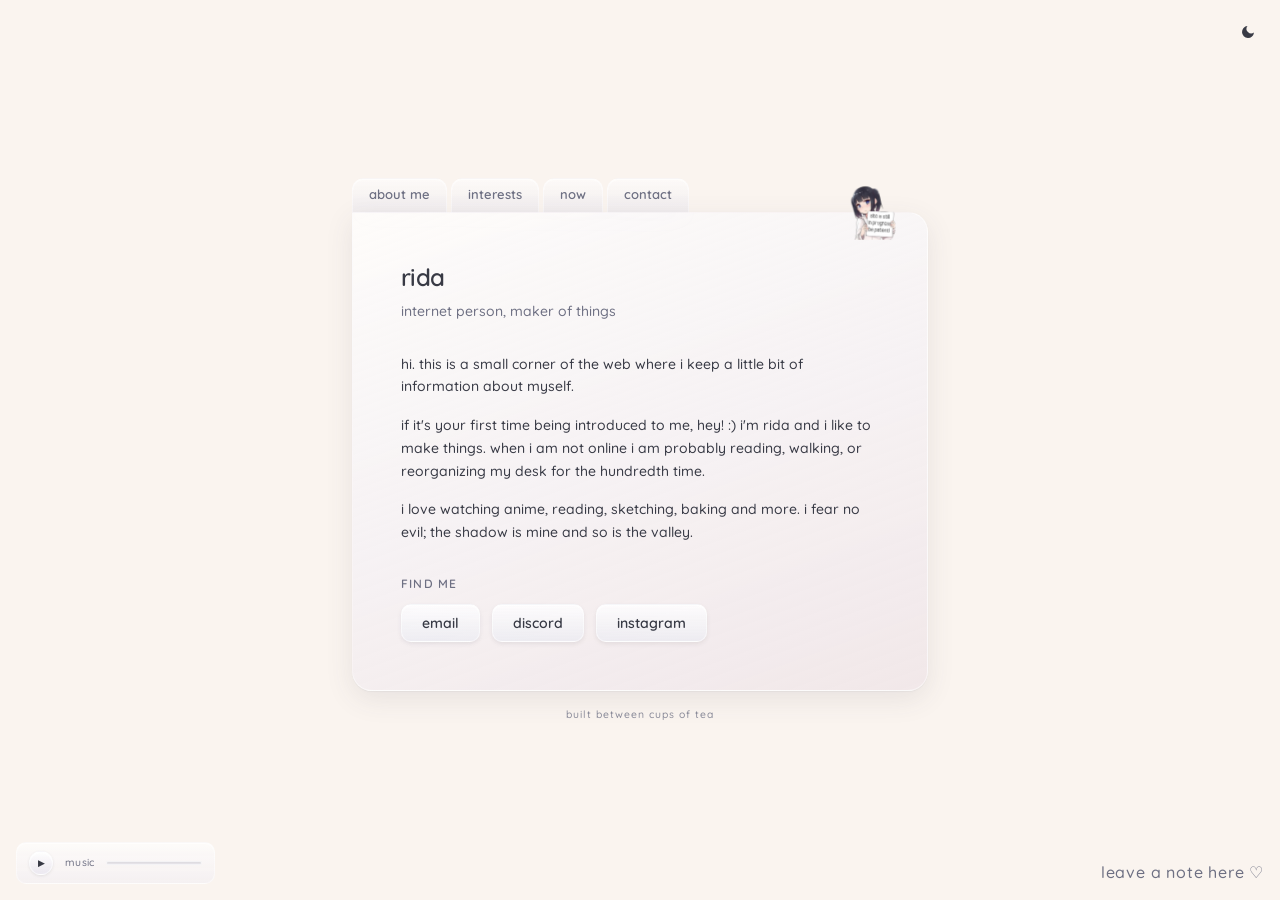
==== index.html @ e728118c "Update index.html" ====
<!DOCTYPE html>
<html lang="en">
<head>
<script>
(function(){
  var saved = localStorage.getItem('theme');
  var prefersDark = window.matchMedia('(prefers-color-scheme: dark)').matches;
  if (saved === 'dark' || (!saved && prefersDark)) {
    document.documentElement.classList.add('dark');
  }
})();
</script>
  <script src="https://u.widget.st/ar.js"></script>
<meta charset="utf-8"/>
<meta name="viewport" content="width=device-width, initial-scale=1"/>
<title>⋆.𐙚 ̊ · 𖹭 ֶָ֢.</title>
<meta name="description" content="at the end of every tether."/>
<meta name="author" content="veqiel"/>
<meta property="og:title" content="veqiel — a small personal website"/>
<meta property="og:description" content="at the end of every tether."/>
<meta property="og:type" content="website"/>
<meta name="twitter:card" content="summary"/>
<link rel="preconnect" href="https://fonts.googleapis.com"/>
<link rel="preconnect" href="https://fonts.gstatic.com" crossorigin="anonymous"/>
<link rel="stylesheet" href="https://fonts.googleapis.com/css2?family=Quicksand:wght@400;500;600;700&display=swap"/>
<link rel="stylesheet" href="/assets/styles.css"/>
<link rel="icon" href="/favicon.ico" type="image/x-icon"/>
</head>
<body>
<main class="relative min-h-screen w-full overflow-hidden bg-background">
<button type="button" class="theme-toggle" id="theme-toggle" aria-label="toggle dark mode">
  <svg class="icon-moon" viewBox="0 0 24 24" fill="currentColor" aria-hidden="true">
    <path d="M21 12.79A9 9 0 1 1 11.21 3 7 7 0 0 0 21 12.79Z"/>
  </svg>
  <svg class="icon-sun" viewBox="0 0 24 24" fill="currentColor" aria-hidden="true">
    <path d="M12 4V2m0 20v-2m8-8h2M2 12h2m14.14 6.14 1.42 1.42M4.44 4.44l1.42 1.42m0 12.28-1.42 1.42M19.56 4.44l-1.42 1.42M12 7a5 5 0 1 0 0 10 5 5 0 0 0 0-10Z" stroke="currentColor" stroke-width="1.8" fill="none" stroke-linecap="round"/>
  </svg>
  <span class="theme-toggle-tip">dark mode</span>
</button>
  <div aria-hidden="true" class="fixed inset-0 overflow-hidden pointer-events-none"><span class="heart-fall" style="--left:32.383276%;--size:0.976274rem;--duration:22.414952s;--delay:-1.448726s;--heart-opacity:0.460765;--drift:-5.372443px">&lt;3</span><span class="heart-fall" style="--left:5.799892%;--size:1.511154rem;--duration:12.599931s;--delay:-8.672914s;--heart-opacity:0.320957;--drift:-16.371479px">&lt;3</span><span class="heart-fall" style="--left:42.451919%;--size:1.990278rem;--duration:13.980831s;--delay:-4.464779s;--heart-opacity:0.488230;--drift:17.908358px">&lt;3</span><span class="heart-fall" style="--left:57.710295%;--size:1.345021rem;--duration:27.620082s;--delay:-0.931654s;--heart-opacity:0.557541;--drift:-8.415629px">&lt;3</span><span class="heart-fall" style="--left:14.425508%;--size:0.926688rem;--duration:16.935709s;--delay:-16.322527s;--heart-opacity:0.354218;--drift:3.264007px">&lt;3</span><span class="heart-fall" style="--left:63.891347%;--size:1.308596rem;--duration:20.763911s;--delay:-1.255779s;--heart-opacity:0.317880;--drift:-11.761651px">&lt;3</span><span class="heart-fall" style="--left:68.039997%;--size:1.391388rem;--duration:17.026355s;--delay:-11.711237s;--heart-opacity:0.435955;--drift:-8.009320px">&lt;3</span><span class="heart-fall" style="--left:79.437948%;--size:1.798492rem;--duration:15.905544s;--delay:-11.488474s;--heart-opacity:0.457559;--drift:15.005500px">&lt;3</span><span class="heart-fall" style="--left:72.944529%;--size:1.181907rem;--duration:27.682798s;--delay:-2.361316s;--heart-opacity:0.425437;--drift:10.285637px">&lt;3</span><span class="heart-fall" style="--left:15.198453%;--size:1.483445rem;--duration:12.627316s;--delay:-13.364317s;--heart-opacity:0.529371;--drift:2.921038px">&lt;3</span><span class="heart-fall" style="--left:87.547781%;--size:1.220621rem;--duration:23.124726s;--delay:-11.887398s;--heart-opacity:0.473969;--drift:-1.751787px">&lt;3</span><span class="heart-fall" style="--left:83.996778%;--size:2.167022rem;--duration:19.585573s;--delay:-13.283044s;--heart-opacity:0.318201;--drift:8.059681px">&lt;3</span><span class="heart-fall" style="--left:64.712885%;--size:2.239644rem;--duration:25.150797s;--delay:-5.691911s;--heart-opacity:0.415737;--drift:6.746109px">&lt;3</span><span class="heart-fall" style="--left:2.256293%;--size:1.442543rem;--duration:14.688774s;--delay:-2.341916s;--heart-opacity:0.317686;--drift:10.729320px">&lt;3</span><span class="heart-fall" style="--left:12.934022%;--size:1.121422rem;--duration:18.255195s;--delay:-17.428439s;--heart-opacity:0.324174;--drift:-2.032504px">&lt;3</span><span class="heart-fall" style="--left:54.943991%;--size:2.075076rem;--duration:25.108477s;--delay:-17.279689s;--heart-opacity:0.383526;--drift:-3.388139px">&lt;3</span><span class="heart-fall" style="--left:35.877117%;--size:2.076289rem;--duration:27.323699s;--delay:-3.018418s;--heart-opacity:0.352865;--drift:-10.721725px">&lt;3</span><span class="heart-fall" style="--left:23.333608%;--size:1.477444rem;--duration:21.425976s;--delay:-5.254932s;--heart-opacity:0.301228;--drift:-3.242140px">&lt;3</span><span class="heart-fall" style="--left:36.925357%;--size:1.599512rem;--duration:27.249567s;--delay:-13.809873s;--heart-opacity:0.454647;--drift:4.703710px">&lt;3</span><span class="heart-fall" style="--left:67.620008%;--size:0.830989rem;--duration:26.392528s;--delay:-15.599390s;--heart-opacity:0.562354;--drift:11.914925px">&lt;3</span><span class="heart-fall" style="--left:39.237891%;--size:1.348468rem;--duration:13.656593s;--delay:-12.685791s;--heart-opacity:0.318674;--drift:-17.306095px">&lt;3</span><span class="heart-fall" style="--left:20.876319%;--size:0.993455rem;--duration:17.440858s;--delay:-1.051512s;--heart-opacity:0.300070;--drift:-13.949403px">&lt;3</span></div>

  <div id="page-content" class="relative z-10 flex min-h-screen items-center justify-center px-6 py-16">
    <div class="w-full max-w-xl fade-in">
      <nav class="flex flex-wrap items-end gap-1" style="margin-bottom:-1px">
        <a class="aero-tab active" href="/" data-page aria-current="page">about me</a>
        <a class="aero-tab" href="/interests/" data-page>interests</a>
        <a class="aero-tab" href="/now/" data-page>now</a>
        <a class="aero-tab" href="/contact/" data-page>contact</a>
      </nav>

      <div class="relative">
        <img src="/assets/avatar.png" alt="a small glossy pastel orb" loading="lazy" width="512" height="512"
             class="absolute -top-7 right-7 z-20 h-14 w-14 object-contain"/>

        <article class="glass-card rounded-2xl rounded-tl-none p-8 pt-12 sm:p-12 sm:pt-12">
          <header class="mb-8 fade-in-up" style="animation-delay:0.1s">
            <h1 class="text-2xl font-semibold tracking-tight text-foreground">rida</h1>
            <p class="mt-2 text-sm text-muted-foreground">internet person, maker of things</p>
          </header>

          <section class="space-y-4 text-sm leading-relaxed text-foreground fade-in-up" style="animation-delay:0.2s">
            <p>hi. this is a small corner of the web where i keep a little bit of information about myself.</p>
            <p>if it's your first time being introduced to me, hey! :) i'm rida and i like to make things. when i am not online i am probably reading, walking, or reorganizing my desk for the hundredth time.</p>
            <p>i love watching anime, reading, sketching, baking and more. i fear no evil; the shadow is mine and so is the valley.</p>
          </section>

          <section class="mt-8 fade-in-up" style="animation-delay:0.3s">
            <h2 class="mb-3 text-xs font-semibold uppercase tracking-widest text-muted-foreground">find me</h2>
            <div class="flex flex-wrap gap-3">
              <a href="https://mail.google.com/mail/?view=cm&fs=1&to=hello@example.com" target="_blank" rel="noopener noreferrer" class="aero-button">email</a>
              <a href="https://discordid.netlify.app/?id=1357272475926269962" target="_blank" rel="noopener noreferrer" class="aero-button">discord</a>
              <a href="https://www.instagram.com/rrrriddaaa/" target="_blank" rel="noopener noreferrer" class="aero-button">instagram</a>
            </div>
          </section>
        </article>
      </div>

      <p class="mt-4 text-center text-[0.65rem] tracking-widest text-muted-foreground/80 fade-in-up" style="animation-delay:0.45s">
        built between cups of tea
      </p>
    </div>
  </div>
  
  <div class="fixed bottom-4 left-4 z-50 aero-panel flex items-center gap-3 px-3 py-2 fade-in-up" style="animation-delay:0.5s">
    <audio id="bg-audio" src="https://ia600505.us.archive.org/9/items/adore_-_dancing_while_the_world_burns_mp3.pm/adore_-_dancing_while_the_world_burns_%28mp3.pm%29.mp3" preload="none"></audio>
    <button type="button" id="play-btn" aria-label="play" class="aero-mini-btn">&#9654;</button>
    <span class="text-[0.65rem] tracking-wide text-muted-foreground">music</span>
    <div class="aero-progress ml-auto"><div class="aero-progress-fill" id="progress-fill" style="width:0%"></div></div>
  </div>

<div class="chatbox-corner" id="chatbox-corner">
  <button type="button" class="chatbox-toggle" id="chatbox-toggle" style="border:none;font:inherit">leave a note here ♡</button>
  <div class="chatbox-frame-wrap" id="chatbox-frame-wrap">
    <iframe src="https://www5.cbox.ws/box/?boxid=965327&boxtag=ttJyG0" width="100%" height="450" allowtransparency="yes" allow="autoplay" frameborder="0" marginheight="0" marginwidth="0" scrolling="auto"></iframe>
  </div>
</div>
  
</main>


<script src="./assets/navigation.js"></script>

<script>
(function () {
  var corner = document.getElementById('chatbox-corner');
  var toggle = document.getElementById('chatbox-toggle');
  var panel = document.getElementById('chatbox-frame-wrap');
  if (!corner || !toggle || !panel) return;

  toggle.addEventListener('click', function (e) {
    e.stopPropagation();
    panel.classList.toggle('is-open');
  });

  document.addEventListener('click', function (e) {
    if (!corner.contains(e.target)) {
      panel.classList.remove('is-open');
    }
  });
})();
</script>

<script>
(function () {
  var btn = document.getElementById('theme-toggle');
  if (!btn) return;
  btn.addEventListener('click', function () {
    var isDark = document.documentElement.classList.toggle('dark');
    localStorage.setItem('theme', isDark ? 'dark' : 'light');
  });
})();
</script>
  
</body>
</html>
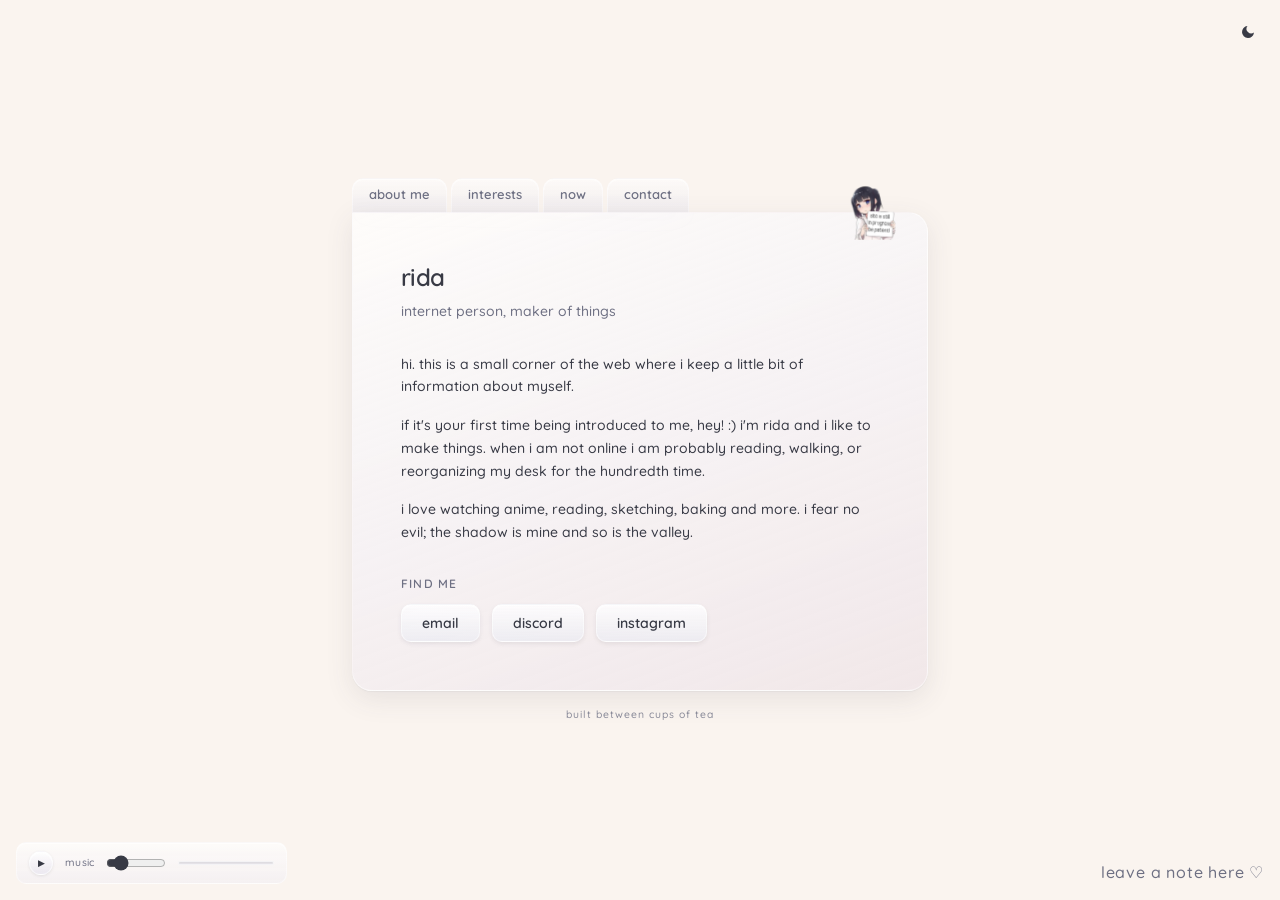
==== commit 53bd5436: "Update index.html" ====
--- a/index.html
+++ b/index.html
@@ -67,7 +67,7 @@
           <section class="mt-8 fade-in-up" style="animation-delay:0.3s">
             <h2 class="mb-3 text-xs font-semibold uppercase tracking-widest text-muted-foreground">find me</h2>
             <div class="flex flex-wrap gap-3">
-              <a href="https://mail.google.com/mail/?view=cm&fs=1&to=hello@example.com" target="_blank" rel="noopener noreferrer" class="aero-button">email</a>
+              <a href="https://mail.google.com/mail/?view=cm&fs=1&to=ruditarida@gmail.com" target="_blank" rel="noopener noreferrer" class="aero-button">email</a>
               <a href="https://discordid.netlify.app/?id=1357272475926269962" target="_blank" rel="noopener noreferrer" class="aero-button">discord</a>
               <a href="https://www.instagram.com/rrrriddaaa/" target="_blank" rel="noopener noreferrer" class="aero-button">instagram</a>
             </div>
@@ -82,11 +82,12 @@
   </div>
   
   <div class="fixed bottom-4 left-4 z-50 aero-panel flex items-center gap-3 px-3 py-2 fade-in-up" style="animation-delay:0.5s">
-    <audio id="bg-audio" src="https://ia600505.us.archive.org/9/items/adore_-_dancing_while_the_world_burns_mp3.pm/adore_-_dancing_while_the_world_burns_%28mp3.pm%29.mp3" preload="none"></audio>
-    <button type="button" id="play-btn" aria-label="play" class="aero-mini-btn">&#9654;</button>
-    <span class="text-[0.65rem] tracking-wide text-muted-foreground">music</span>
-    <div class="aero-progress ml-auto"><div class="aero-progress-fill" id="progress-fill" style="width:0%"></div></div>
-  </div>
+  <audio id="bg-audio" src="https://ia600505.us.archive.org/9/items/adore_-_dancing_while_the_world_burns_mp3.pm/adore_-_dancing_while_the_world_burns_%28mp3.pm%29.mp3" preload="auto" loop></audio>
+  <button type="button" id="play-btn" aria-label="play" class="aero-mini-btn">&#9654;</button>
+  <span class="text-[0.65rem] tracking-wide text-muted-foreground">music</span>
+  <input type="range" id="volume-slider" min="0" max="1" step="0.01" value="0.15" aria-label="volume" style="width:60px;accent-color:var(--foreground);"/>
+  <div class="aero-progress ml-auto"><div class="aero-progress-fill" id="progress-fill" style="width:0%"></div></div>
+</div>
 
 <div class="chatbox-corner" id="chatbox-corner">
   <button type="button" class="chatbox-toggle" id="chatbox-toggle" style="border:none;font:inherit">leave a note here ♡</button>
